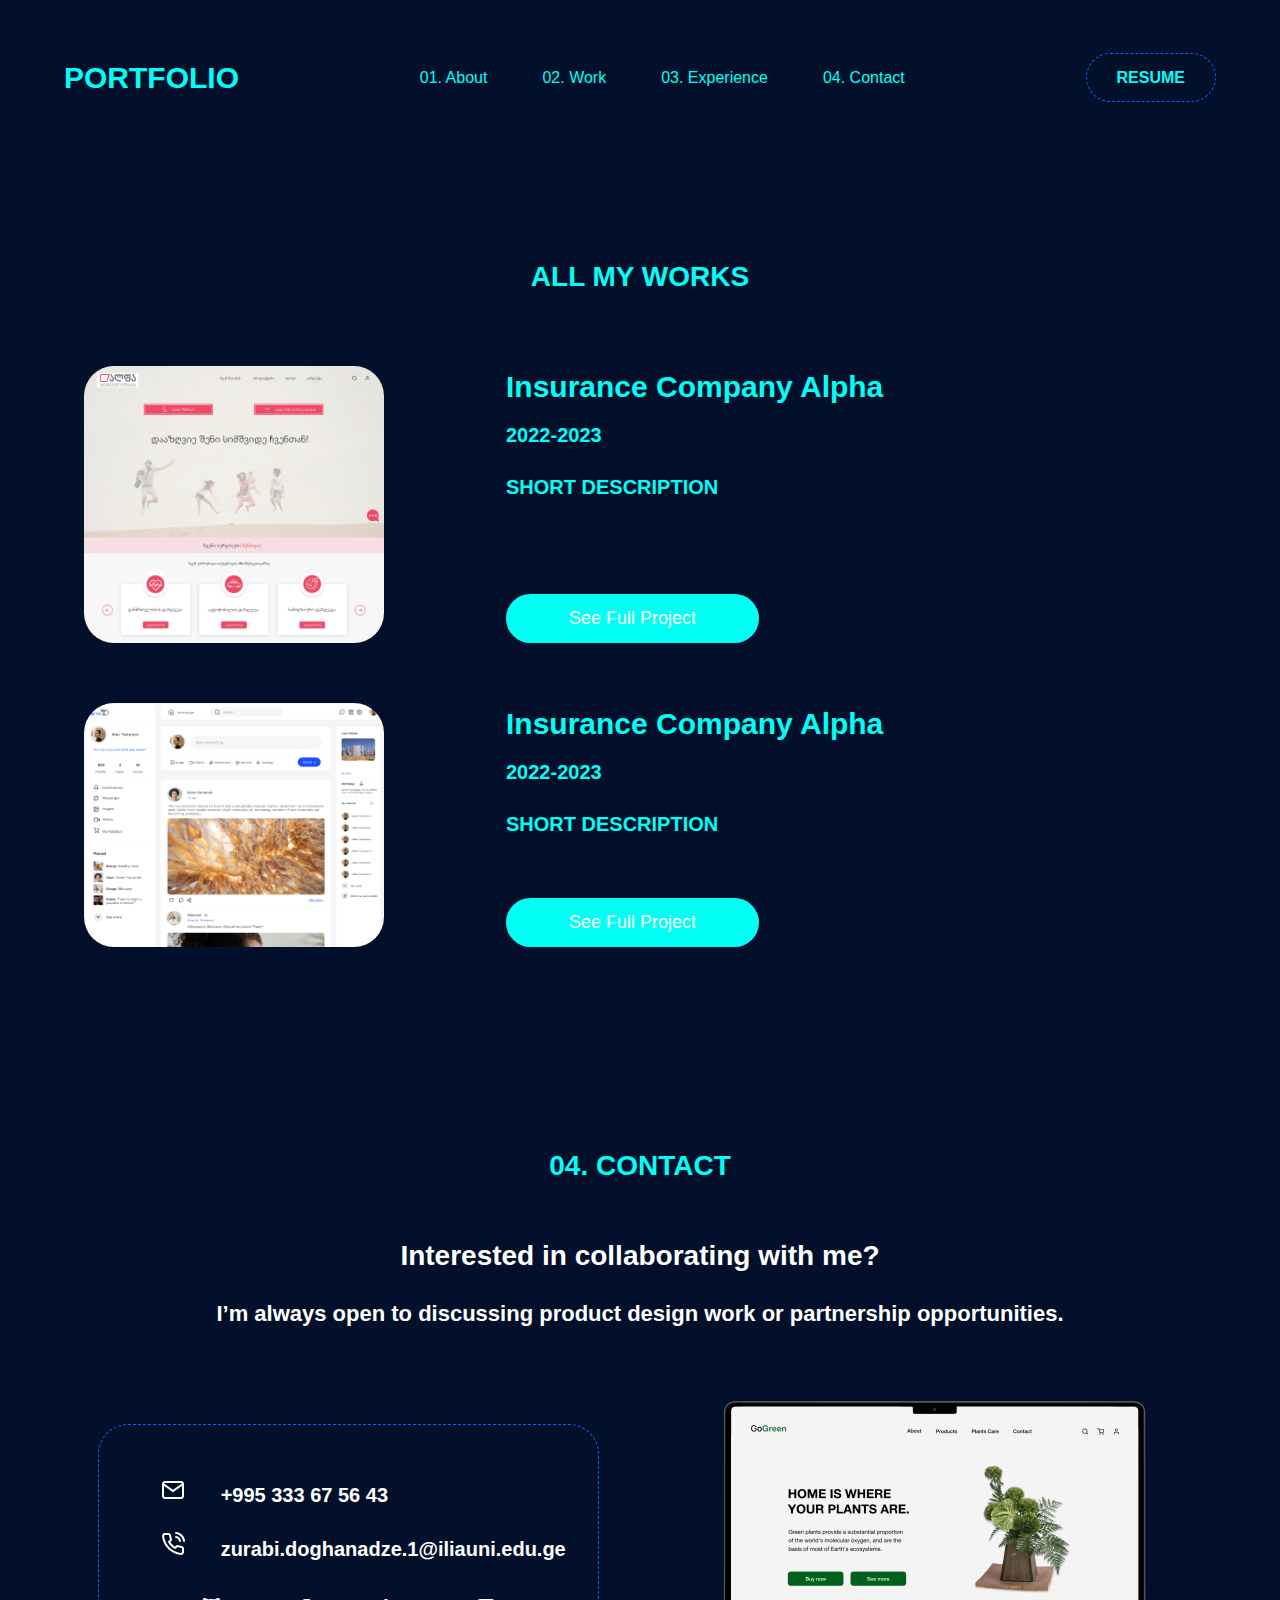
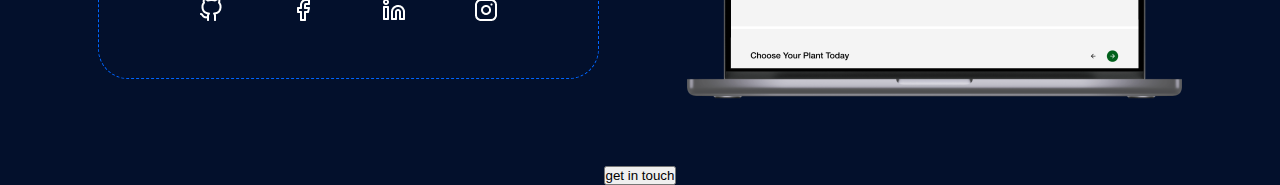
==== assets/pages/projects.html @ c254dbaf "added a projects section" ====
<!DOCTYPE html>
<html lang="en">
<head>
    <meta charset="UTF-8">
    <meta http-equiv="X-UA-Compatible" content="IE=edge">
    <meta name="viewport" content="width=device-width, initial-scale=1.0">
    <title>Projects</title>
    <link rel="stylesheet" href="../css/reset.css">
    <link rel="stylesheet" href="../css/style.css">
</head>
<body class="conteiner">
    <header>
        <div class="header-wrapper">
            <nav class="header-portfolio-conteiner">
                <ul>
                    <a href="../../index.html">portfolio</a>
                </ul>
            </nav>
            <nav class="header-nav-li-conteiner">
                <ul>
                    <li>
                        <a href="../../#about-section">01. about</a>
                    </li>
                    <li>
                        <a href="../../#work-section">02. work</a>
                    </li>
                    <li>
                        <a href="../../#experience-section">03. experience</a>
                    </li>
                    <li>
                        <a href="../../#contact-section">04. contact</a>
                    </li>
                </ul>
            </nav>
            <div class="resume-conteiner">
                <a href="assets/files/cv-ზურა დოღანაძე.pdf" download>resume</a>
            </div>
            <div class="hamburger">
                <span class="line"></span>
                <span class="line"></span>
                <span class="line"></span>
            </div>
        </div>
    </header>
    <main>
        <section class="all-projacts-section">
            <h1 class="title">all my works</h1>
            <div class="all-projects-wrapper">
                <div class="projects-conteiner">
                    <img src="../img/all projects/homework  13.png" alt="project img">
                    <div class="project-details-conteiner">
                        <div>
                            <h5>Insurance Company Alpha</h5>
                            <span>2022-2023</span>
                            <p>Short description</p>
                        </div>
                        <div>
                            <a href="https://zura-doganadze.github.io/homework-13/" target="_blank">
                                <button class="all-projacts-pages-button">see full project</button>
                            </a>
                        </div>
                    </div>
                </div>
                <div class="projects-conteiner">
                    <img src="../img/all projects/homework 11.png" alt="project img">
                    <div class="project-details-conteiner">
                        <div>
                            <h5>Insurance Company Alpha</h5>
                            <span>2022-2023</span>
                            <p>Short description</p>
                        </div>
                        <div>
                            <a href="https://zura-doganadze.github.io/homework-13/" target="_blank">
                                <button class="all-projacts-pages-button">see full project</button>
                            </a>
                        </div>
                    </div>
                </div>
            </div>
        </section>
        <a href="#" class="to-top">
            <svg class="fas fa-chevron" width="18" height="19" viewBox="0 0 11 7" fill="none" xmlns="http://www.w3.org/2000/svg">
                <path d="M0.735321 1.11766L5.50003 5.88237L10.2647 1.11766" stroke="black" stroke-linecap="round" stroke-linejoin="round"/>
            </svg>
        </a>
    </main>
    <footer id="footer">
        <h4 class="title">04. contact</h4>
        <div>
            <div class="footer-span-conteiner">
                <span>Interested in collaborating with me?</span>
                <span>I’m always open to discussing product design work or partnership opportunities.</span>
            </div>
        </div>
        <div class="footer-main-wrapper">
            <div class="footer-main-conteiner">
                <div class="footer-contact-wrapper">
                    <div>
                        <a href="tel:+995 333 67 56 43">
                            <img src="../img/footer img/mail.png" alt="mail icon">
                        </a>
                        <a href="tel:+995 333 67 56 43">+995 333 67 56 43</a>
                    </div>
                    <div>
                        <a href="mailto:zurabi.doghanadze.1@iliauni.edu.ge">
                            <img src="../img/footer img/phone-call.png" alt="phone img">
                        </a>
                        <a href="mailto:zurabi.doghanadze.1@iliauni.edu.ge">zurabi.doghanadze.1@iliauni.edu.ge</a>
                    </div>
                </div>
                <div class="contact-icon-conteiner">
                    <a href="https://github.com/zura-doganadze" target="_blank">
                        <img src="../img/footer img/github.png" alt="github icon">
                    </a>
                    <a href="https://www.facebook.com/zura.doganadze.7/" target="_blank">
                        <img src="../img/footer img/facebook.png" alt="facebook icon">
                    </a>
                    <a href="#">
                        <img src="../img/footer img/linkedin.png" alt="linkdin icon">
                    </a>
                    <a href="https://www.instagram.com" target="_blank">
                        <img src="../img/footer img/instagram.png" alt="instagram icon">
                    </a>
                </div>
            </div>
            <div class="macbook-wrapper">
                <img class="macbook-img" src="../img/footer img/MacBook Pro 16.png" alt="macbook-pro img">
            </div>
        </div>
        <div class="section-button">
            <button class="button">get in touch</button>
        </div>
    </footer>
    <script src="../js/app.js">
    </script>
</body>
</html>
---- assets/css/style.css ----
@font-face {
    font-family: 'Nunito-Regular400', sans-serif;
    src: url(../fonts/Nunito-Regular400.ttf);
}
@font-face {
    font-family: 'Nunito-Medium500', sans-serif;
    src: url(../fonts/Nunito-Medium500.ttf);
}
@font-face {
    font-family: 'Nunito-ExtraBold800', sans-serif;
    src: url(../fonts/Nunito-ExtraBold800.ttf);
}

 
:root {
    --header-text-color: #00FFF5;
    --section-text-color:#00FFF5;
    --third-section-color:#FFFFFF;
    --scrolltop-color: #FFFFFF;
    --button-text-color:#FFFFFF;
}
.conteiner {
    max-width: 1440px;
    width: 90%;
    margin: 0 auto;
}
a {
    text-decoration: none;
}
.title {
    font-family: 'Nunito-ExtraBold800', sans-serif;
    font-weight: 800;
    font-size: 28px;
    line-height: 38px;
    text-transform: uppercase;
    color: var(--header-text-color);
    text-align: center;
}
.section-main-button {
    font-family: 'Nunito-Regular400', sans-serif;
    font-size: 18px;
    line-height: 25px;
    color: var(--button-text-color);
    background: #00FFF5;
    border-radius: 30px;
    padding: 12px 43px;
    cursor: pointer;
    display: flex;
    text-transform: capitalize;
    border: none;
}
.section-main-button:hover {
    color: black;
    text-shadow: 2px 0px 20px #00fff5;
    transform: scale(1.1);
}
.section-button {
    display: flex;
    justify-content: center;
}
.all-projacts-pages-button {
    font-family: 'Nunito-Regular400', sans-serif;
    font-size: 18px;
    line-height: 25px;
    color: var(--button-text-color);
    background: #00FFF5;
    border-radius: 30px;
    padding: 12px 63px;
    cursor: pointer;
    display: flex;
    text-transform: capitalize;
    border: none;
}
.all-projacts-pages-button:hover {
    color: black;
    text-shadow: 2px 0px 20px #00fff5;
    transform: scale(1.1);
}
body {
    background: #03102C;
}










.header-wrapper {
    display: flex;
    justify-content: space-between;
    align-items: center;
    margin-top: 57px;
}
.header-nav-li-conteiner ul {
    display: flex;
    column-gap: 55px;
}
.header-nav-li-conteiner ul li a {
    font-family: 'Nunito-Medium500', sans-serif;
    color: var(--header-text-color);
    font-weight: 500;
    font-size: 16px;
    line-height: 22px;  
    text-transform: capitalize;
    cursor: pointer;
}
.header-nav-li-conteiner ul li a:hover {
    text-shadow: 2px 0px 20px #00fff5;
    transform: scale(1.1);
}
.header-portfolio-conteiner ul a {
    font-family: 'Nunito-ExtraBold800', sans-serif;
    color: var(--header-text-color);
    font-weight: 800;
    font-size: 30px;
    line-height: 41px;
    text-transform: uppercase;
    cursor: pointer;
}
.header-portfolio-conteiner ul a:hover {
    text-shadow: 2px 0px 20px #00fff5;
    transform: scale(1.1);
}
.resume-conteiner a {
    font-family: 'Nunito-ExtraBold800', sans-serif;
    color: var(--header-text-color);
    font-weight: 700;
    font-size: 16px;
    line-height: 22px;
    text-transform: uppercase;
    cursor: pointer;
    border: 1px dashed #0066FF;
    border-radius: 30px;
    padding: 15px 30px;
}
.resume-conteiner a:hover {
    text-shadow: 2px 0px 20px #00fff5;
    transform: scale(1.1);
}
/* burger bar */
.hamburger {
    display: none;
    cursor: pointer;
}
.line {
    display: block;
    width: 25px;
    height: 3px;
    margin: 5px auto;
    -webkit-transition: all 0.3s ease-in-out;
    transition: all 0.3s ease-in-out;
    background-color: var(--header-text-color);
}










/* section about me */
.about-me-section {
    margin: 168px 0 150px 0;
}
.about-me-section-wrapper {
    display: flex;
}
.profile-img-conteiner {
    border: 1px dashed #0066FF;
    border-radius: 30px;
    max-height: 450px;
}
.profile-img-conteiner img {
    border-radius: 30px;
    padding: 30px;
    transition: 0.5s;
    transition-timing-function: ease-out;
}
.profile-img-conteiner img:hover {
    transform: scale(1.1);
}
.about-me-text-conteiner {
    padding: 126px 104px 0px 84px;
    position: relative;
}
.about-me-text-conteiner span {
    font-family: 'Nunito-Medium500', sans-serif;
    color: var(--section-text-color);
    font-weight: 500;
    font-size: 24px;
    line-height: 33px;
    text-transform: capitalize;
}
.about-me-text-conteiner p {
    font-family: 'Nunito-Regular400', sans-serif;
    color: var(--section-text-color);
    font-weight: 400;
    font-size: 20px;
    line-height: 27px;
    padding: 50px 0px;
    text-transform: initial;
}
.icon-contener {
    display: flex;
    flex-direction: column;
    right: 40px;
    top: 270px;
    row-gap: 24px;
    position: absolute;
}

.icon-contener div {
    border-right: 1px solid #0066FF;
    height: 300px;
    margin-right: 10px;
}

.about-me-more-button-conteiner {
    padding-top: 130px;
    display: flex;
    flex-direction: column;
    align-items: center;
    padding-right: 370px;
}
.about-me-more-button-conteiner button {
    max-width: 50px;
    border-radius: 30px;
    padding: 40px 10px 12px 10px;
    background: inherit;
    color: #00FFF5;
    border: 1px solid #00FFF5;
    cursor: pointer;
}
.about-me-more-button-conteiner button:hover {
    border: 1px solid #0066FF;
}

.about-me-more-button-conteiner div {
    padding-top: 28px;
}
.about-me-more-button-conteiner div span {
    font-family: 'Nunito-Medium500', sans-serif;
    font-weight: 600;
    font-size: 30px;
    line-height: 41px;
    color: #0066FF;
}




/* scroll */
html {
    scroll-behavior: smooth;
}
.to-top {
    background: var(--scrolltop-color);
    position: fixed;
    bottom: 16px;
    right: 32px;
    width: 50px;
    height: 50px;
    border-radius: 50%;
    display: flex;
    align-items: center;
    justify-content: center;
    font-size: 32px;
    color: black;
    text-decoration: none;
    opacity: 0;
    pointer-events: none;
    transition: all .4s;
}
.to-top.active {
    bottom: 32px;
    pointer-events: auto;
    opacity: 1;
}
.to-top svg {
    rotate: 180deg;
}
















/*work section */

.work-section-wrapper {
    padding-bottom: 150px;
}
.work-section-img-wrapper {
    display: grid;
    grid-template-columns: repeat(3, 1fr);
    grid-template-rows: repeat(4, 1 fr);
    row-gap: 50px;
    column-gap: 70px;
    padding: 40px 0px 60px 0px;
}
.work-img-conteiner {
    position: relative;
    border: 1px dashed #0066FF;
    border-radius: 30px;
    padding: 39px 36px;
    max-width: 360px;
    max-height: 370px;
}
.projact-imgs { 
    transition: 0.5s;
    transition-timing-function: ease-out;
    border-radius: 25px;
    width: 100%;
    height: 100%;
}
.work-img-conteiner:hover .projact-imgs {
    transform: scale(1.2);  
    filter: blur(1px);
}
.see-full-project-conteiner {
    position: absolute;
    transition: .2s;
    left: 50%;
    top: 50%;
    transform: translate(-50%, -50%);
    opacity: 0;
    transition: opacity 0.2s ease;
}
.see-full-project-conteiner a {
    background: #0066FF;
    border-radius: 30px;
    font-size: 14px;
    line-height: 25px;
    color: #FFFFFF;
    padding: 12px 13px;
    font-family: 'Nunito-Regular400', sans-serif;
    font-weight: 600;
        cursor: pointer;
    text-transform: capitalize;
}
    
.work-img-conteiner:hover .see-full-project-conteiner {
    opacity: 1;
}
.work-button-conteiner {
    position: absolute;
    transition: .2s;
    left: 50%;
    top: 50%;
    transform: translate(-50%, -50%);
    opacity: 0;
    transition: opacity 0.2s ease;

    
}
.work-img-conteiner:hover .work-button-conteiner {
    opacity: 1;
}

.work-section-img-wrapper div button {
    background: #0066FF;
    border-radius: 30px;
    font-size: 18px;
    line-height: 25px;
    color: #FFFFFF;
    padding: 12px 18px;
    font-family: 'Nunito-Regular400', sans-serif;
    cursor: pointer;
    text-transform: capitalize;
}

.wrok-section-button-conteiner {
    text-align: center;
}






















/* experience section */
.experience-conteiner {
    padding: 40px 0px 150px 0px;
}
.experience-wrapper {
    display: flex;
    align-items: center;
    margin-bottom: 80px;
}
.study-time-conteiner {
    color: var(--third-section-color);
    transform: rotate(-90deg);
    font-size: 20px;
    font-family: 'Nunito-Regular400', sans-serif;
    white-space: nowrap;
}
.study-details-conteiner {
    display: flex;
    align-items: center;
    border: 1px dashed #0066FF;
    border-radius: 30px;
    padding: 30px 63px 16px 54px;
}

.study-title-conteiner {
    max-width: 720px;
    width: 100%;
    display: inline-block;
    font-weight: 700;
    font-size: 22px;
    line-height: 30px;
    color: var(--third-section-color);
    font-family: 'Nunito-ExtraBold800', sans-serif;
    padding-right: 20px;
}

.study-title-conteiner *:nth-child(2) {
    display: inline-block;
    margin-top: 22px;
}

.study-text-conteiner p {
    font-family: 'Nunito-Regular400', sans-serif;
    border: 1px dashed blue;
    color: var(--third-section-color);
    font-size: 16px;
    line-height: 22px;
    border: none;
}
.study-text-conteiner ul :first-child {
    padding-bottom: 19px;
}
.study-text-conteiner  {
    display: flex;
    flex-direction: column;
    align-items: flex-end;
}
.study-text-conteiner button {
    font-size: 16px;
    line-height: 22px;
    color: var(--third-section-color);
    font-family: 'Nunito-Regular400', sans-serif;
    border: none;
    background: none;
    padding-top: 19px;
    cursor: pointer;
    text-transform: capitalize;
}
.study-text-conteiner button:hover {
    text-shadow: 2px 0px 20px #00fff5;
    transform: scale(1.1);
}





















/* contact-section */
.footer-span-conteiner {
    padding: 52px 0px 72px;
    text-align: center;
    color: var(--third-section-color);
    display: flex;
    flex-direction: column;
}
.footer-span-conteiner :first-child {
    font-family: 'Nunito-ExtraBold800', sans-serif;
    font-weight: 700;
    font-size: 28px;
    line-height: 38px;
}
.footer-span-conteiner :nth-child(2) {
    font-family: 'Nunito-ExtraBold800', sans-serif;
    font-weight: 700;
    font-size: 22px;
    line-height: 30px;
    padding-top: 24px;
}
.footer-main-wrapper {
    display: flex;
    justify-content: space-around;
    align-items: center;
    margin-bottom: 64px;
}
.footer-main-conteiner {
    border: 1px dashed #0066FF;
    border-radius: 30px;
    padding: 53px 32px;
}
.footer-contact-wrapper *:nth-child(2) {
    padding-top: 23px;
}
.footer-contact-wrapper a {
    font-weight: 600;
    font-size: 20px;
    line-height: 27px;
    color: var(--third-section-color);
    font-family: 'Nunito-Medium500', sans-serif;
    margin-left: 30px;
}
.contact-icon-conteiner {
    display: flex;
    justify-content: space-evenly;
    padding-top: 35px;
}
.macbook-img {
    max-width: 495px;
    width: 100%;
}
.macbook-wrapper {
    max-width: 495px;
    width: 100%;
    margin-left: 20px;
}






/* all projects */
.all-projacts-section{
    margin-top: 160px;
}
.all-projects-wrapper {
   margin: 70px 0px 200px 20px;
}
.projects-conteiner {
    display: flex;
    column-gap: 122px;
    margin-bottom: 60px;
}
.projects-conteiner img {
    max-width: 300px;
    max-height: 300px;
    border-radius: 30px;
}
.projects-conteiner h5 {
    font-family: 'Nunito-ExtraBold800', sans-serif;
    color: var(--section-text-color);
    font-weight: 800;
    font-size: 30px;
    line-height: 41px
}
.projects-conteiner span {
    display: inline-block;
    font-family: 'Nunito-ExtraBold800', sans-serif;
    color: var(--section-text-color);
    font-weight: 800;
    font-size: 20px;
    line-height: 27px;
    margin: 15px 0px 25px 0px;
}
.projects-conteiner p {
    font-family: 'Nunito-ExtraBold800', sans-serif;
    color: var(--section-text-color);
    font-weight: 800;
    font-size: 20px;
    line-height: 27px;
    text-transform: uppercase;
}
.project-details-conteiner {
    display: flex;
    flex-direction: column;
    justify-content: space-between;
}
























@media (max-width: 1040px) {

    button {
        border-radius: 25px;
        padding: 12px 33px;
        font-size: 16px;
        line-height: 19px;
    }
    .title {
        font-size: 22px;
    }
    .resume-conteiner {
        display: flex;
        justify-content: center;
        align-items: center;
    }
    .hamburger {
      display: inline-block;
      /* position: absolute; */
      /* margin-left: 50%;
      margin-top: -17px;
      display: flex;
      flex-direction: column;
      justify-content: flex-start; */
    }
    .hamburger.burger-active .line:nth-child(2) {
      opacity: 0;
    }
    .hamburger.burger-active .line:nth-child(1) {
      transform: translateY(8px) rotate(45deg);
    }
    .hamburger.burger-active .line:nth-child(3) {
      transform: translateY(-8px) rotate(-45deg);
    }
    .header-nav-li-conteiner {
      position: fixed;
      right: -100%;
      top: 120px;
      background-color:#FFFFFF;
      width: 200px;
      border-radius: 8px 0px 0px 8px;
      text-align: center;
      transition: 0.3s;
      padding: 50px 0px 40px 0px;
    }
    .header-nav-li-conteiner ul{
      flex-direction: column;
      row-gap: 12px;
    }
    .header-nav-li-conteiner.menu-active {
      right: 0;
    }
    
    /* about me */
    .profile-img-conteiner {
        max-width: 390px;   
    }
    .about-me-section-wrapper {
        display: flex;
        flex-direction: column;
        align-items: center;
        margin-top: 30px;
    }
    .about-me-more-button-conteiner {
        display: none;
    }
    .about-me-text-conteiner {
        padding: 100px 104px 0px 84px;
    }
    .icon-contener {
        display: flex;
        flex-direction: row;
        right: 0px;
        top: 22px;
        column-gap: 18px;
        position: inherit;
    }
    .icon-contener div {
        display: none;
    }





    /* work */
    .see-full-project-conteiner a {
        font-size: 12px;
    }
    .work-img-conteiner {
        border-radius: 15px;
        padding: 29px 26px;
        max-width: 300px;
        max-height: 250px;
    }
    .projact-imgs { 
        border-radius: 10px;
    }
    .see-full-project-conteiner a {
        border-radius: 15px;
        font-size: 11px;
        padding: 10px 10px;
        font-weight: 400;
    }
    /* experience */

    .study-details-conteiner {
        padding: 40px 33px 16px 34px;
    }
    .study-title-conteiner {
        font-weight: 700;
        font-size: 18px;
        line-height: 30px;
    }
    .study-text-conteiner p {
        font-size: 14px;
        line-height: 22px;
    }
    .study-time-conteiner {
        font-size: 18px;
    }
    
    /* contact */
    .footer-span-conteiner :first-child {
        font-size: 22px;
    }
    .footer-span-conteiner :nth-child(2) {
        font-size: 18px;
    }
    .footer-main-conteiner {
        border-radius: 20px;
        padding: 33px 22px;
    }
    .footer-contact-wrapper a {
        font-size: 16px;
        line-height: 20px;
        margin-left: 25px;
    }
    .macbook-wrapper {
        max-width: 395px;
    }

}


@media (max-width: 800px) {

    button {
        border-radius: 20px;
        padding: 10px 23px;
        font-size: 14px;
        line-height: 16px;
    }
    .title {
        font-size: 20px;
    }
    /* header */
    .header-portfolio-conteiner ul a {
        font-size: 24px;
    }
    .resume-conteiner a {
        font-size: 14px;

    }
    








    /* work */
    .work-section-img-wrapper {
        display: grid;
        justify-items: center;
        grid-template-columns: repeat(2, 1fr);
        row-gap: 50px;
        column-gap: 70px;
        padding: 40px 0px 60px 0px;
    }
    .work-img-conteiner {
        border-radius: 10px;
        padding: 19px 16px;
        max-width: 150px;
        max-height: 170px;
    }
    .work-img-conteiner {
        max-width: 300px;
        max-height: 260px;
    }
    .projact-imgs { 
        border-radius: 8px;
    }
    .see-full-project-conteiner a {
        border-radius: 12px;
        font-size: 9px;
        line-height: 12px;
        padding: 10px 10px;
    }






    /* experience */
    .study-details-conteiner {
        padding: 40px 33px 16px 34px;
    }
    .study-title-conteiner {
        font-weight: 700;
        font-size: 12px;
        line-height: 14px;
    }
    .study-text-conteiner p {
        font-size: 10px;
        line-height: 12px;
    }
    .study-time-conteiner {
        font-size: 12px;
    }
    .study-text-conteiner button {
        font-size: 10px;
        line-height: 12px;
        padding-top: 10px;
    }
    .to-top {
        right: 32px;
        width: 30px;
        height: 30px;
        border-radius: 50%;
        font-size: 32px;
    }




    
    /* contact */
    .contact-span-conteiner :first-child {
        font-size: 18px;
    }
    .contact-span-conteiner :nth-child(2) {
        font-size: 14px;
    }
    .contact-section-conteiner {
        border-radius: 20px;
        padding: 23px 12px;
    }
    .contact-wrapper a {
        font-size: 12px;
        line-height: 20px;
        margin-left: 20px;
    }
    .macbook-wrapper {
        max-width: 395px;
        margin-left: 0px;
    }
    .footer-main-wrapper {
        display: flex;
        flex-direction: column-reverse;
        row-gap: 30px;
    }

}
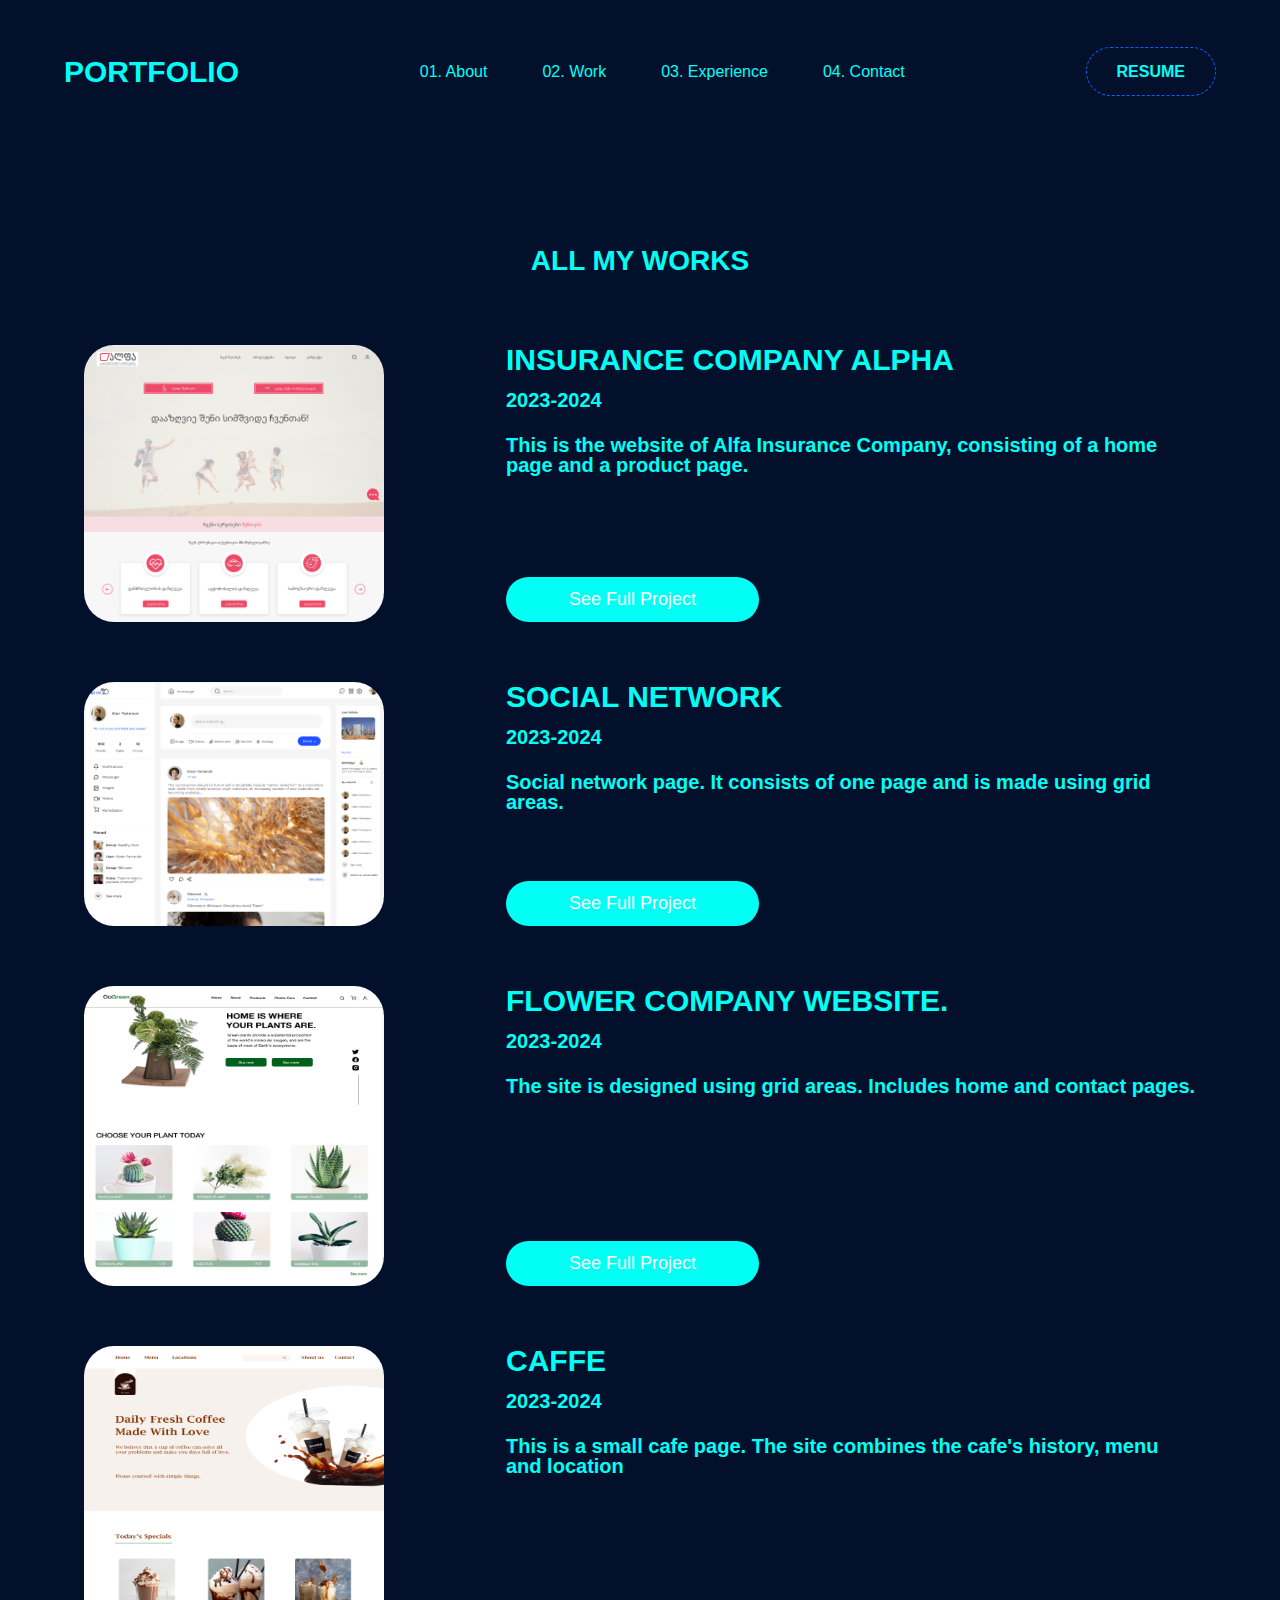
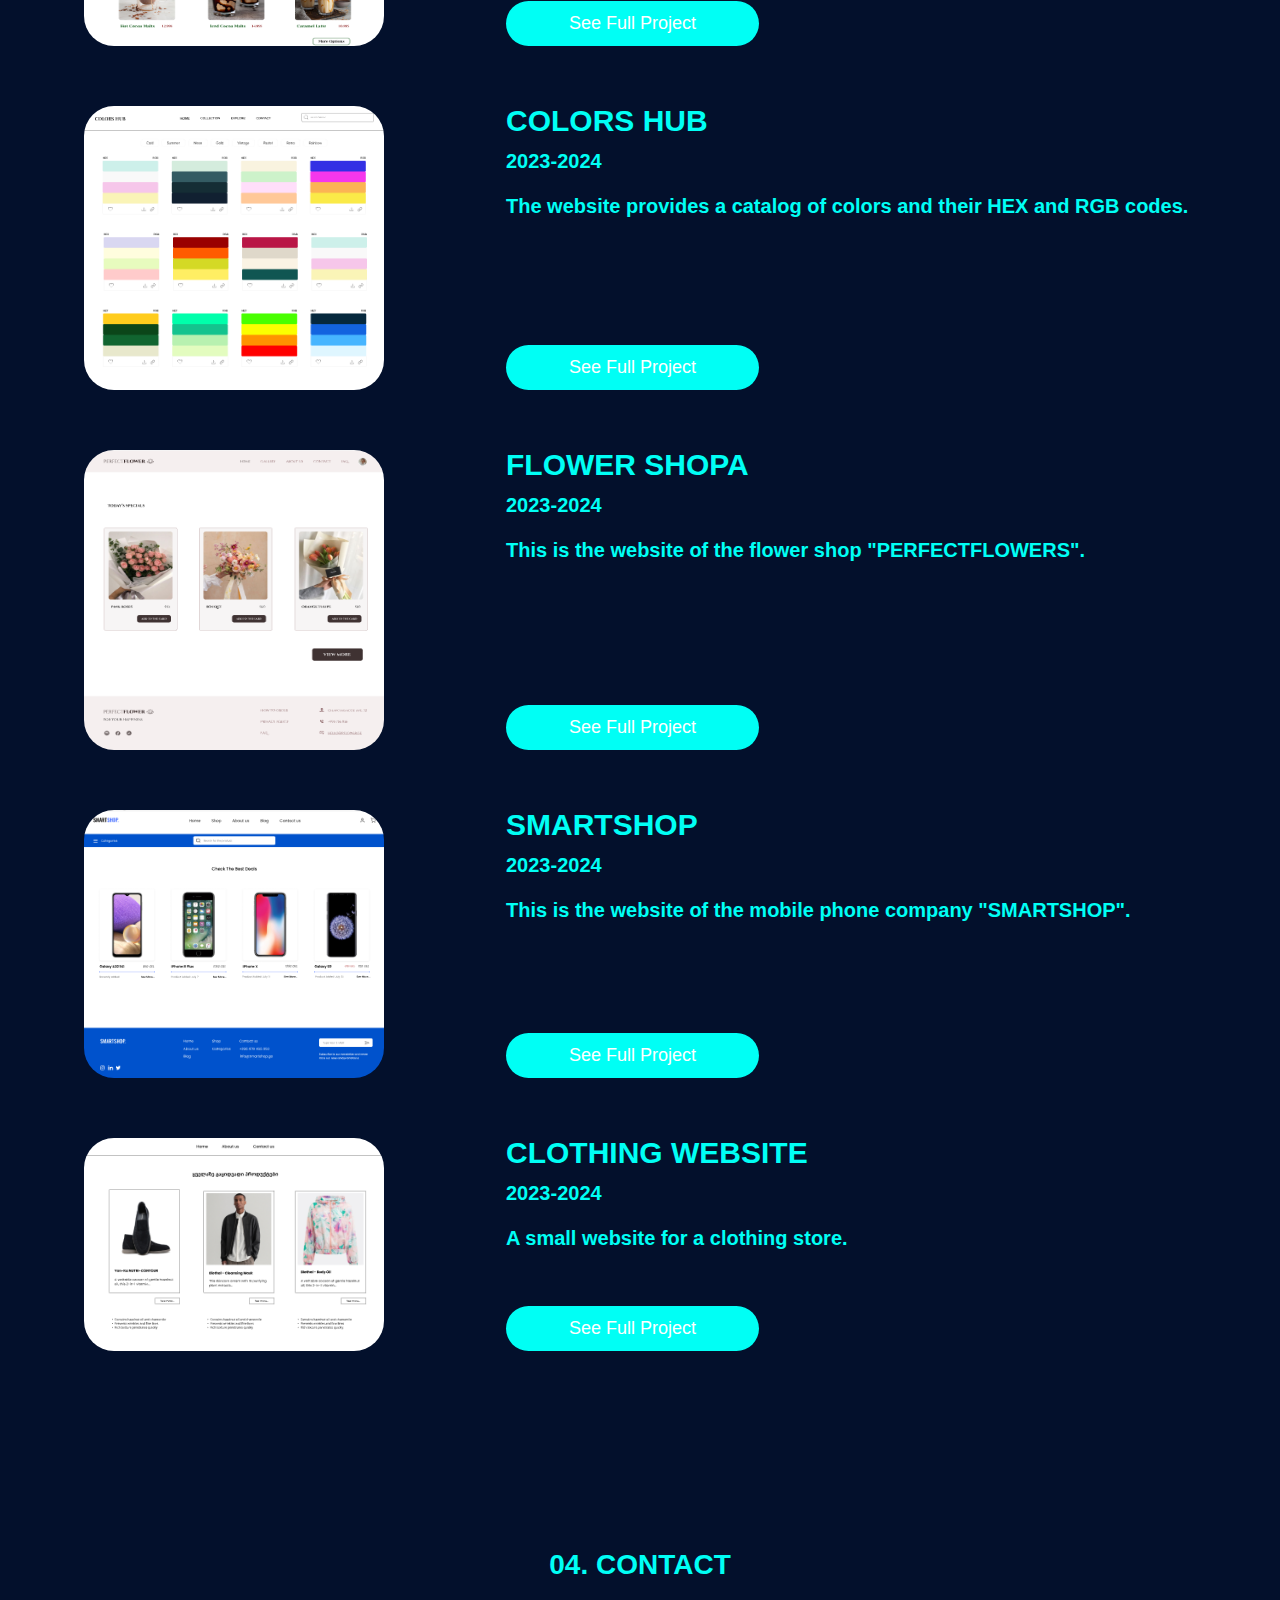
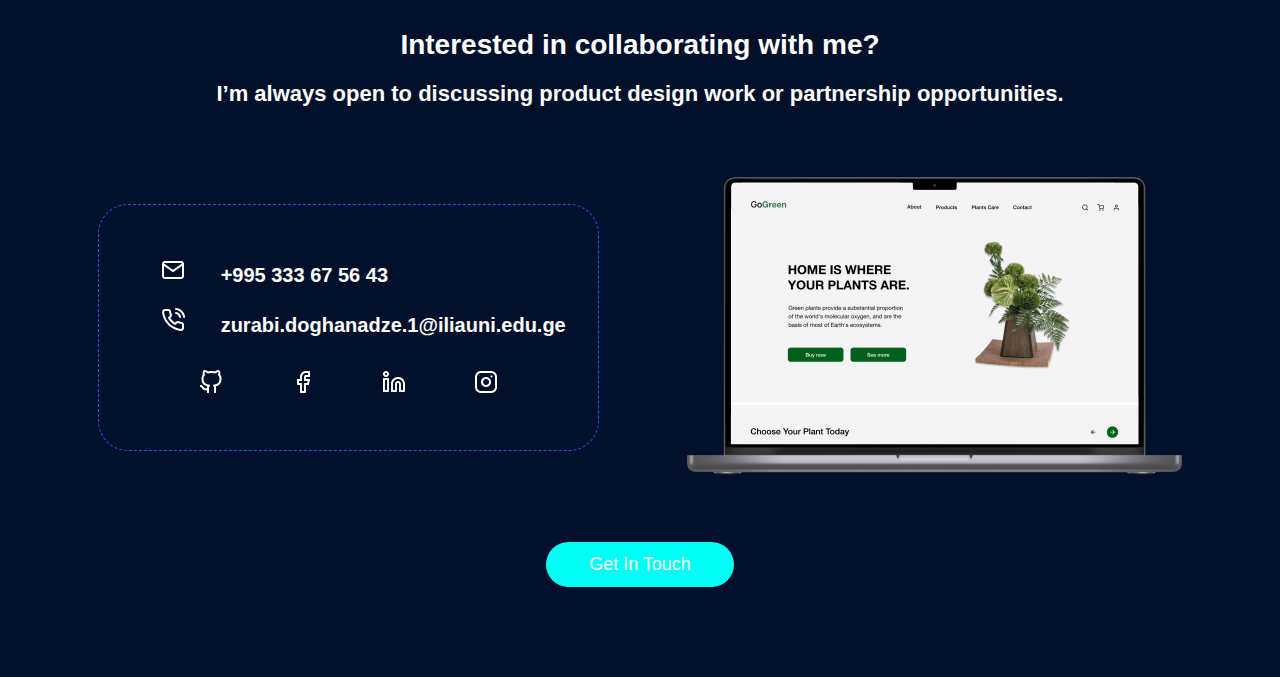
==== commit a7ea83d2: "I added SEO optimization" ====
--- a/assets/pages/projects.html
+++ b/assets/pages/projects.html
@@ -47,12 +47,12 @@
             <h1 class="title">all my works</h1>
             <div class="all-projects-wrapper">
                 <div class="projects-conteiner">
-                    <img src="../img/all projects/homework  13.png" alt="project img">
-                    <div class="project-details-conteiner">
-                        <div>
-                            <h5>Insurance Company Alpha</h5>
-                            <span>2022-2023</span>
-                            <p>Short description</p>
+                    <img src="../img/all projects/homework 13.png" alt="project img">
+                    <div class="project-details-conteiner">
+                        <div>
+                            <h5>insurance company alpha</h5>
+                            <span>2023-2024</span>
+                            <p>this is the website of Alfa Insurance Company, consisting of a home page and a product page.</p>
                         </div>
                         <div>
                             <a href="https://zura-doganadze.github.io/homework-13/" target="_blank">
@@ -65,12 +65,103 @@
                     <img src="../img/all projects/homework 11.png" alt="project img">
                     <div class="project-details-conteiner">
                         <div>
-                            <h5>Insurance Company Alpha</h5>
-                            <span>2022-2023</span>
-                            <p>Short description</p>
-                        </div>
-                        <div>
-                            <a href="https://zura-doganadze.github.io/homework-13/" target="_blank">
+                            <h5>social network</h5>
+                            <span>2023-2024</span>
+                            <p>social network page. It consists of one page and is made using grid areas.
+                            </p>
+                        </div>
+                        <div>
+                            <a href="https://zura-doganadze.github.io/homework-12/" target="_blank">
+                                <button class="all-projacts-pages-button">see full project</button>
+                            </a>
+                        </div>
+                    </div>
+                </div>
+                <div class="projects-conteiner">
+                    <img src="../img/all projects/homework 9.png" alt="project img">
+                    <div class="project-details-conteiner">
+                        <div>
+                            <h5>flower company website.</h5>
+                            <span>2023-2024</span>
+                            <p>the site is designed using grid areas. Includes home and contact pages.</p>
+                        </div>
+                        <div>
+                            <a href="https://zura-doganadze.github.io/homeworl-9/" target="_blank">
+                                <button class="all-projacts-pages-button">see full project</button>
+                            </a>
+                        </div>
+                    </div>
+                </div>
+                <div class="projects-conteiner">
+                    <img src="../img/all projects//homework 8.png" alt="project img">
+                    <div class="project-details-conteiner">
+                        <div>
+                            <h5>caffe</h5>
+                            <span>2023-2024</span>
+                            <p>this is a small cafe page. The site combines the cafe's history, menu and location</p>
+                        </div>
+                        <div>
+                            <a href="https://zura-doganadze.github.io/homework-8/" target="_blank">
+                                <button class="all-projacts-pages-button">see full project</button>
+                            </a>
+                        </div>
+                    </div>
+                </div>
+                <div class="projects-conteiner">
+                    <img src="../img/all projects/homework 7.png" alt="project img">
+                    <div class="project-details-conteiner">
+                        <div>
+                            <h5>colors hub</h5>
+                            <span>2023-2024</span>
+                            <p>the website provides a catalog of colors and their HEX and RGB codes.</p>
+                        </div>
+                        <div>
+                            <a href="https://zura-doganadze.github.io/homework-7/" target="_blank">
+                                <button class="all-projacts-pages-button">see full project</button>
+                            </a>
+                        </div>
+                    </div>
+                </div>
+                <div class="projects-conteiner">
+                    <img src="../img/all projects/homework 6.png" alt="project img">
+                    <div class="project-details-conteiner">
+                        <div>
+                            <h5>flower shopa</h5>
+                            <span>2023-2024</span>
+                            <p>this is the website of the flower shop "PERFECTFLOWERS".</p>
+                        </div>
+                        <div>
+                            <a href="https://zura-doganadze.github.io/HOMEWORK-6/" target="_blank">
+                                <button class="all-projacts-pages-button">see full project</button>
+                            </a>
+                        </div>
+                    </div>
+                </div>
+                <div class="projects-conteiner">
+                    <img src="../img/all projects/homework 5.png" alt="project img">
+                    <div class="project-details-conteiner">
+                        <div>
+                            <h5>smartshop</h5>
+                            <span>2023-2024</span>
+                            <p>this is the website of the mobile phone company "SMARTSHOP".</p>
+                        </div>
+                        <div >
+                            <a href="https://zura-doganadze.github.io/homework-5/" target="_blank">
+                                <button class="all-projacts-pages-button">see full project</button>
+                            </a>
+                        </div>
+                    </div>
+                </div>
+                <div class="projects-conteiner">
+                    <img src="../img/all projects/homework 3.png" alt="project img">
+                    <div class="project-details-conteiner">
+                        <div>
+                            <h5>clothing website</h5>
+                            <span>2023-2024</span>
+                            <p>a small website for a clothing store.</p>
+                        </div>
+                        <div>
+                            <a href="https://zura-doganadze.github.io/homework3/" target="_blank">
                                 <button class="all-projacts-pages-button">see full project</button>
                             </a>
                         </div>
@@ -127,8 +218,8 @@
                 <img class="macbook-img" src="../img/footer img/MacBook Pro 16.png" alt="macbook-pro img">
             </div>
         </div>
-        <div class="section-button">
-            <button class="button">get in touch</button>
+        <div class="section-button-wrapper">
+            <button class="section-main-button">get in touch</button>
         </div>
     </footer>
     <script src="../js/app.js">
--- a/assets/css/style.css
+++ b/assets/css/style.css
@@ -10,8 +10,6 @@
     font-family: 'Nunito-ExtraBold800', sans-serif;
     src: url(../fonts/Nunito-ExtraBold800.ttf);
 }
-
- 
 :root {
     --header-text-color: #00FFF5;
     --section-text-color:#00FFF5;
@@ -31,7 +29,6 @@
     font-family: 'Nunito-ExtraBold800', sans-serif;
     font-weight: 800;
     font-size: 28px;
-    line-height: 38px;
     text-transform: uppercase;
     color: var(--header-text-color);
     text-align: center;
@@ -39,7 +36,6 @@
 .section-main-button {
     font-family: 'Nunito-Regular400', sans-serif;
     font-size: 18px;
-    line-height: 25px;
     color: var(--button-text-color);
     background: #00FFF5;
     border-radius: 30px;
@@ -54,14 +50,13 @@
     text-shadow: 2px 0px 20px #00fff5;
     transform: scale(1.1);
 }
-.section-button {
+.section-button-wrapper {
     display: flex;
     justify-content: center;
 }
 .all-projacts-pages-button {
     font-family: 'Nunito-Regular400', sans-serif;
     font-size: 18px;
-    line-height: 25px;
     color: var(--button-text-color);
     background: #00FFF5;
     border-radius: 30px;
@@ -79,16 +74,6 @@
 body {
     background: #03102C;
 }
-
-
-
-
-
-
-
-
-
-
 .header-wrapper {
     display: flex;
     justify-content: space-between;
@@ -104,7 +89,6 @@
     color: var(--header-text-color);
     font-weight: 500;
     font-size: 16px;
-    line-height: 22px;  
     text-transform: capitalize;
     cursor: pointer;
 }
@@ -117,7 +101,6 @@
     color: var(--header-text-color);
     font-weight: 800;
     font-size: 30px;
-    line-height: 41px;
     text-transform: uppercase;
     cursor: pointer;
 }
@@ -130,7 +113,6 @@
     color: var(--header-text-color);
     font-weight: 700;
     font-size: 16px;
-    line-height: 22px;
     text-transform: uppercase;
     cursor: pointer;
     border: 1px dashed #0066FF;
@@ -155,16 +137,6 @@
     transition: all 0.3s ease-in-out;
     background-color: var(--header-text-color);
 }
-
-
-
-
-
-
-
-
-
-
 /* section about me */
 .about-me-section {
     margin: 168px 0 150px 0;
@@ -195,7 +167,6 @@
     color: var(--section-text-color);
     font-weight: 500;
     font-size: 24px;
-    line-height: 33px;
     text-transform: capitalize;
 }
 .about-me-text-conteiner p {
@@ -203,7 +174,6 @@
     color: var(--section-text-color);
     font-weight: 400;
     font-size: 20px;
-    line-height: 27px;
     padding: 50px 0px;
     text-transform: initial;
 }
@@ -215,13 +185,11 @@
     row-gap: 24px;
     position: absolute;
 }
-
 .icon-contener div {
     border-right: 1px solid #0066FF;
     height: 300px;
     margin-right: 10px;
 }
-
 .about-me-more-button-conteiner {
     padding-top: 130px;
     display: flex;
@@ -241,7 +209,6 @@
 .about-me-more-button-conteiner button:hover {
     border: 1px solid #0066FF;
 }
-
 .about-me-more-button-conteiner div {
     padding-top: 28px;
 }
@@ -249,13 +216,8 @@
     font-family: 'Nunito-Medium500', sans-serif;
     font-weight: 600;
     font-size: 30px;
-    line-height: 41px;
     color: #0066FF;
 }
-
-
-
-
 /* scroll */
 html {
     scroll-behavior: smooth;
@@ -286,31 +248,13 @@
 .to-top svg {
     rotate: 180deg;
 }
-
-
-
-
-
-
-
-
-
-
-
-
-
-
-
-
 /*work section */
-
 .work-section-wrapper {
     padding-bottom: 150px;
 }
 .work-section-img-wrapper {
     display: grid;
     grid-template-columns: repeat(3, 1fr);
-    grid-template-rows: repeat(4, 1 fr);
     row-gap: 50px;
     column-gap: 70px;
     padding: 40px 0px 60px 0px;
@@ -347,15 +291,13 @@
     background: #0066FF;
     border-radius: 30px;
     font-size: 14px;
-    line-height: 25px;
     color: #FFFFFF;
     padding: 12px 13px;
     font-family: 'Nunito-Regular400', sans-serif;
     font-weight: 600;
         cursor: pointer;
     text-transform: capitalize;
-}
-    
+}   
 .work-img-conteiner:hover .see-full-project-conteiner {
     opacity: 1;
 }
@@ -366,51 +308,24 @@
     top: 50%;
     transform: translate(-50%, -50%);
     opacity: 0;
-    transition: opacity 0.2s ease;
-
-    
+    transition: opacity 0.2s ease;   
 }
 .work-img-conteiner:hover .work-button-conteiner {
     opacity: 1;
 }
-
 .work-section-img-wrapper div button {
     background: #0066FF;
     border-radius: 30px;
     font-size: 18px;
-    line-height: 25px;
     color: #FFFFFF;
     padding: 12px 18px;
     font-family: 'Nunito-Regular400', sans-serif;
     cursor: pointer;
     text-transform: capitalize;
 }
-
 .wrok-section-button-conteiner {
     text-align: center;
 }
-
-
-
-
-
-
-
-
-
-
-
-
-
-
-
-
-
-
-
-
-
-
 /* experience section */
 .experience-conteiner {
     padding: 40px 0px 150px 0px;
@@ -419,8 +334,12 @@
     display: flex;
     align-items: center;
     margin-bottom: 80px;
+    position: relative;
+    margin-left: 80px;
 }
 .study-time-conteiner {
+    position: absolute;
+    right: 100%;
     color: var(--third-section-color);
     transform: rotate(-90deg);
     font-size: 20px;
@@ -434,31 +353,29 @@
     border-radius: 30px;
     padding: 30px 63px 16px 54px;
 }
-
 .study-title-conteiner {
-    max-width: 720px;
+    max-width: 270px;
     width: 100%;
     display: inline-block;
     font-weight: 700;
     font-size: 22px;
-    line-height: 30px;
     color: var(--third-section-color);
     font-family: 'Nunito-ExtraBold800', sans-serif;
     padding-right: 20px;
 }
-
 .study-title-conteiner *:nth-child(2) {
     display: inline-block;
     margin-top: 22px;
 }
-
 .study-text-conteiner p {
     font-family: 'Nunito-Regular400', sans-serif;
     border: 1px dashed blue;
     color: var(--third-section-color);
     font-size: 16px;
-    line-height: 22px;
     border: none;
+}
+.study-text-conteiner p::first-letter {
+    text-transform: capitalize;
 }
 .study-text-conteiner ul :first-child {
     padding-bottom: 19px;
@@ -470,7 +387,6 @@
 }
 .study-text-conteiner button {
     font-size: 16px;
-    line-height: 22px;
     color: var(--third-section-color);
     font-family: 'Nunito-Regular400', sans-serif;
     border: none;
@@ -483,28 +399,10 @@
     text-shadow: 2px 0px 20px #00fff5;
     transform: scale(1.1);
 }
-
-
-
-
-
-
-
-
-
-
-
-
-
-
-
-
-
-
-
-
-
 /* contact-section */
+footer {
+    margin-bottom: 90px;
+}
 .footer-span-conteiner {
     padding: 52px 0px 72px;
     text-align: center;
@@ -516,13 +414,11 @@
     font-family: 'Nunito-ExtraBold800', sans-serif;
     font-weight: 700;
     font-size: 28px;
-    line-height: 38px;
 }
 .footer-span-conteiner :nth-child(2) {
     font-family: 'Nunito-ExtraBold800', sans-serif;
     font-weight: 700;
     font-size: 22px;
-    line-height: 30px;
     padding-top: 24px;
 }
 .footer-main-wrapper {
@@ -542,7 +438,6 @@
 .footer-contact-wrapper a {
     font-weight: 600;
     font-size: 20px;
-    line-height: 27px;
     color: var(--third-section-color);
     font-family: 'Nunito-Medium500', sans-serif;
     margin-left: 30px;
@@ -561,12 +456,6 @@
     width: 100%;
     margin-left: 20px;
 }
-
-
-
-
-
-
 /* all projects */
 .all-projacts-section{
     margin-top: 160px;
@@ -581,7 +470,9 @@
 }
 .projects-conteiner img {
     max-width: 300px;
+    width: 100%;
     max-height: 300px;
+    height: 100%;
     border-radius: 30px;
 }
 .projects-conteiner h5 {
@@ -589,7 +480,7 @@
     color: var(--section-text-color);
     font-weight: 800;
     font-size: 30px;
-    line-height: 41px
+    text-transform: uppercase;
 }
 .projects-conteiner span {
     display: inline-block;
@@ -597,7 +488,6 @@
     color: var(--section-text-color);
     font-weight: 800;
     font-size: 20px;
-    line-height: 27px;
     margin: 15px 0px 25px 0px;
 }
 .projects-conteiner p {
@@ -605,45 +495,25 @@
     color: var(--section-text-color);
     font-weight: 800;
     font-size: 20px;
-    line-height: 27px;
-    text-transform: uppercase;
 }
 .project-details-conteiner {
     display: flex;
     flex-direction: column;
     justify-content: space-between;
-}
-
-
-
-
-
-
-
-
-
-
-
-
-
-
-
-
-
-
-
-
-
-
-
-
+    padding-right: 20px;
+}
+.project-details-conteiner p::first-letter{
+    text-transform: capitalize;
+}
+.project-details-conteiner:last-child a {
+    display: inline-block;
+}
 @media (max-width: 1040px) {
 
-    button {
-        border-radius: 25px;
-        padding: 12px 33px;
-        font-size: 16px;
-        line-height: 19px;
+    .section-main-button {
+        border-radius: 20px;
+        padding: 12px 25px;
+        font-size: 14px;
     }
     .title {
         font-size: 22px;
@@ -655,12 +525,6 @@
     }
     .hamburger {
       display: inline-block;
-      /* position: absolute; */
-      /* margin-left: 50%;
-      margin-top: -17px;
-      display: flex;
-      flex-direction: column;
-      justify-content: flex-start; */
     }
     .hamburger.burger-active .line:nth-child(2) {
       opacity: 0;
@@ -689,7 +553,6 @@
     .header-nav-li-conteiner.menu-active {
       right: 0;
     }
-    
     /* about me */
     .profile-img-conteiner {
         max-width: 390px;   
@@ -717,11 +580,6 @@
     .icon-contener div {
         display: none;
     }
-
-
-
-
-
     /* work */
     .see-full-project-conteiner a {
         font-size: 12px;
@@ -742,23 +600,19 @@
         font-weight: 400;
     }
     /* experience */
-
     .study-details-conteiner {
         padding: 40px 33px 16px 34px;
     }
     .study-title-conteiner {
         font-weight: 700;
         font-size: 18px;
-        line-height: 30px;
     }
     .study-text-conteiner p {
         font-size: 14px;
-        line-height: 22px;
     }
     .study-time-conteiner {
         font-size: 18px;
     }
-    
     /* contact */
     .footer-span-conteiner :first-child {
         font-size: 22px;
@@ -772,23 +626,39 @@
     }
     .footer-contact-wrapper a {
         font-size: 16px;
-        line-height: 20px;
         margin-left: 25px;
     }
     .macbook-wrapper {
         max-width: 395px;
     }
-
-}
-
-
+    /* all project */
+    .project-details-conteiner {
+        margin: 20px 0;
+    }
+    .projects-conteiner h5 {
+        font-weight: 700;
+        font-size: 18px;
+    }
+    .projects-conteiner span {
+        font-weight: 700;
+        font-size: 18px;
+    }
+    .projects-conteiner p {
+        font-weight: 700;
+        font-size: 16px;
+    }
+    .all-projacts-pages-button {
+        font-size: 15px;
+        border-radius: 25px;
+        padding: 12px 40px;
+    }
+}
 @media (max-width: 800px) {
 
-    button {
+    .section-main-button {
         border-radius: 20px;
         padding: 10px 23px;
         font-size: 14px;
-        line-height: 16px;
     }
     .title {
         font-size: 20px;
@@ -799,24 +669,27 @@
     }
     .resume-conteiner a {
         font-size: 14px;
-
-    }
-    
-
-
-
-
-
-
-
-
+    }
+    /* about me */
+    .profile-img-conteiner {
+        max-width: 300px;   
+    }
+    .profile-img-conteiner img {
+        max-width: 300px;  
+    }
+    .about-me-text-conteiner {
+        padding: 80px 54px 0px 44px;
+    }
+    .about-me-text-conteiner p {
+        padding: 30px 0;
+    }
     /* work */
     .work-section-img-wrapper {
         display: grid;
         justify-items: center;
         grid-template-columns: repeat(2, 1fr);
-        row-gap: 50px;
-        column-gap: 70px;
+        row-gap: 30px;
+        column-gap: 50px;
         padding: 40px 0px 60px 0px;
     }
     .work-img-conteiner {
@@ -827,6 +700,7 @@
     }
     .work-img-conteiner {
         max-width: 300px;
+        width: 100%;
         max-height: 260px;
     }
     .projact-imgs { 
@@ -835,15 +709,8 @@
     .see-full-project-conteiner a {
         border-radius: 12px;
         font-size: 9px;
-        line-height: 12px;
         padding: 10px 10px;
     }
-
-
-
-
-
-
     /* experience */
     .study-details-conteiner {
         padding: 40px 33px 16px 34px;
@@ -851,18 +718,15 @@
     .study-title-conteiner {
         font-weight: 700;
         font-size: 12px;
-        line-height: 14px;
     }
     .study-text-conteiner p {
         font-size: 10px;
-        line-height: 12px;
     }
     .study-time-conteiner {
         font-size: 12px;
     }
     .study-text-conteiner button {
         font-size: 10px;
-        line-height: 12px;
         padding-top: 10px;
     }
     .to-top {
@@ -872,11 +736,6 @@
         border-radius: 50%;
         font-size: 32px;
     }
-
-
-
-
-    
     /* contact */
     .contact-span-conteiner :first-child {
         font-size: 18px;
@@ -890,7 +749,6 @@
     }
     .contact-wrapper a {
         font-size: 12px;
-        line-height: 20px;
         margin-left: 20px;
     }
     .macbook-wrapper {
@@ -902,5 +760,158 @@
         flex-direction: column-reverse;
         row-gap: 30px;
     }
+    /* all project */
+    .projects-conteiner img {
+        max-width: 240px;
+        width: 100%;
+        max-height: 240px;
+        height: 100%;
+        border-radius: 20px;
+    }
+    .projects-conteiner {
+        column-gap: 50px;
+    }
+    .project-details-conteiner {
+        margin: 10px 0px;
+        padding-right: 0px;
+    }
+    .projects-conteiner h5 {
+        font-weight: 600;
+        font-size: 16px;
+    }
+    .projects-conteiner span {
+        font-weight: 600;
+        font-size: 16px;
+    }
+    .projects-conteiner p {
+        font-weight: 600;
+        font-size: 14px;
+    }
+    .all-projacts-pages-button {
+        font-size: 13px;
+        border-radius: 25px;
+        padding: 12px 30px;
+    }
 
+}
+@media (max-width: 550px) {
+
+    .section-main-button {
+        border-radius: 20px;
+        padding: 10px 23px;
+        font-size: 12px;
+    }
+    .title {
+        font-size: 18px;
+    }
+    /* header */
+    .header-portfolio-conteiner ul a {
+        font-size: 20px;
+    }
+    .header-nav-li-conteiner ul li a {
+        font-size: 14px;
+    }
+    .header-nav-li-conteiner {
+        padding: 40px 0px 30px 0px;
+        width: 180px;
+    }
+    .about-me-text-conteiner span {
+        font-size: 18px;
+    }
+    .about-me-text-conteiner p {
+        font-size: 14px;
+    }
+
+    /* about me */
+    .about-me-section {
+        margin: 68px 0 70px 0;
+    }
+    .profile-img-conteiner {
+        max-width: 220px;   
+    }
+    .profile-img-conteiner img {
+        max-width: 220px;  
+    }
+    .about-me-text-conteiner {
+        padding: 40px 30px 0px 30px;
+    }
+    .about-me-text-conteiner p {
+        padding: 30px 0;
+    }
+    /* work */
+    .work-section-img-wrapper {
+        grid-template-columns: repeat(1, 1fr);
+    }
+    .work-img-conteiner {
+        border-radius: 10px;
+        padding: 19px 16px;
+        max-width: 300px;
+        width: 100%;
+        max-height: 260px;
+    }
+    .work-img-conteiner:hover .projact-imgs {
+        transform: scale(1.03);  
+        filter: blur(1px);
+    }
+    .work-section-wrapper {
+        padding-bottom: 100px;
+    }
+    /* experience */
+    .experience-conteiner {
+        padding-bottom: 100px;
+    }
+    .experience-wrapper {
+        margin: 0px 0px 50px 50px;
+    }
+    .study-details-conteiner {
+        padding: 30px 23px 20px 24px;
+    }
+    .study-title-conteiner {
+        font-size: 11px;
+    }
+    .study-text-conteiner p {
+        font-size: 9px;
+    }
+    .study-time-conteiner {
+        font-size: 11px;
+    }
+    /* contact */
+    .footer-span-conteiner :first-child {
+        font-size: 18px;
+    }
+    .footer-span-conteiner :nth-child(2) {
+        font-size: 14px;
+    }
+    .footer-main-conteiner {
+        padding: 23px 12px 20px 0px;
+    }
+    .footer-contact-wrapper *:nth-child(2) {
+        font-size: 13px;
+    }
+    
+    /* all project */
+    .projects-conteiner img {
+        max-width: 300px;
+        width: 100%;
+        max-height: 300px;
+        height: 100%;
+        border-radius: 20px;
+    }
+    .projects-conteiner {
+        display: flex;
+        flex-direction: column;
+        margin-right: 20px;
+    }
+    .project-details-conteiner {
+        margin: 30px 0px;
+        max-width: 300px;
+    }
+    .projects-conteiner p {
+        margin-bottom: 30px;
+    }
+    .all-projacts-pages-button {
+        font-size: 13px;
+        border-radius: 25px;
+        padding: 12px 30px;
+    }
 }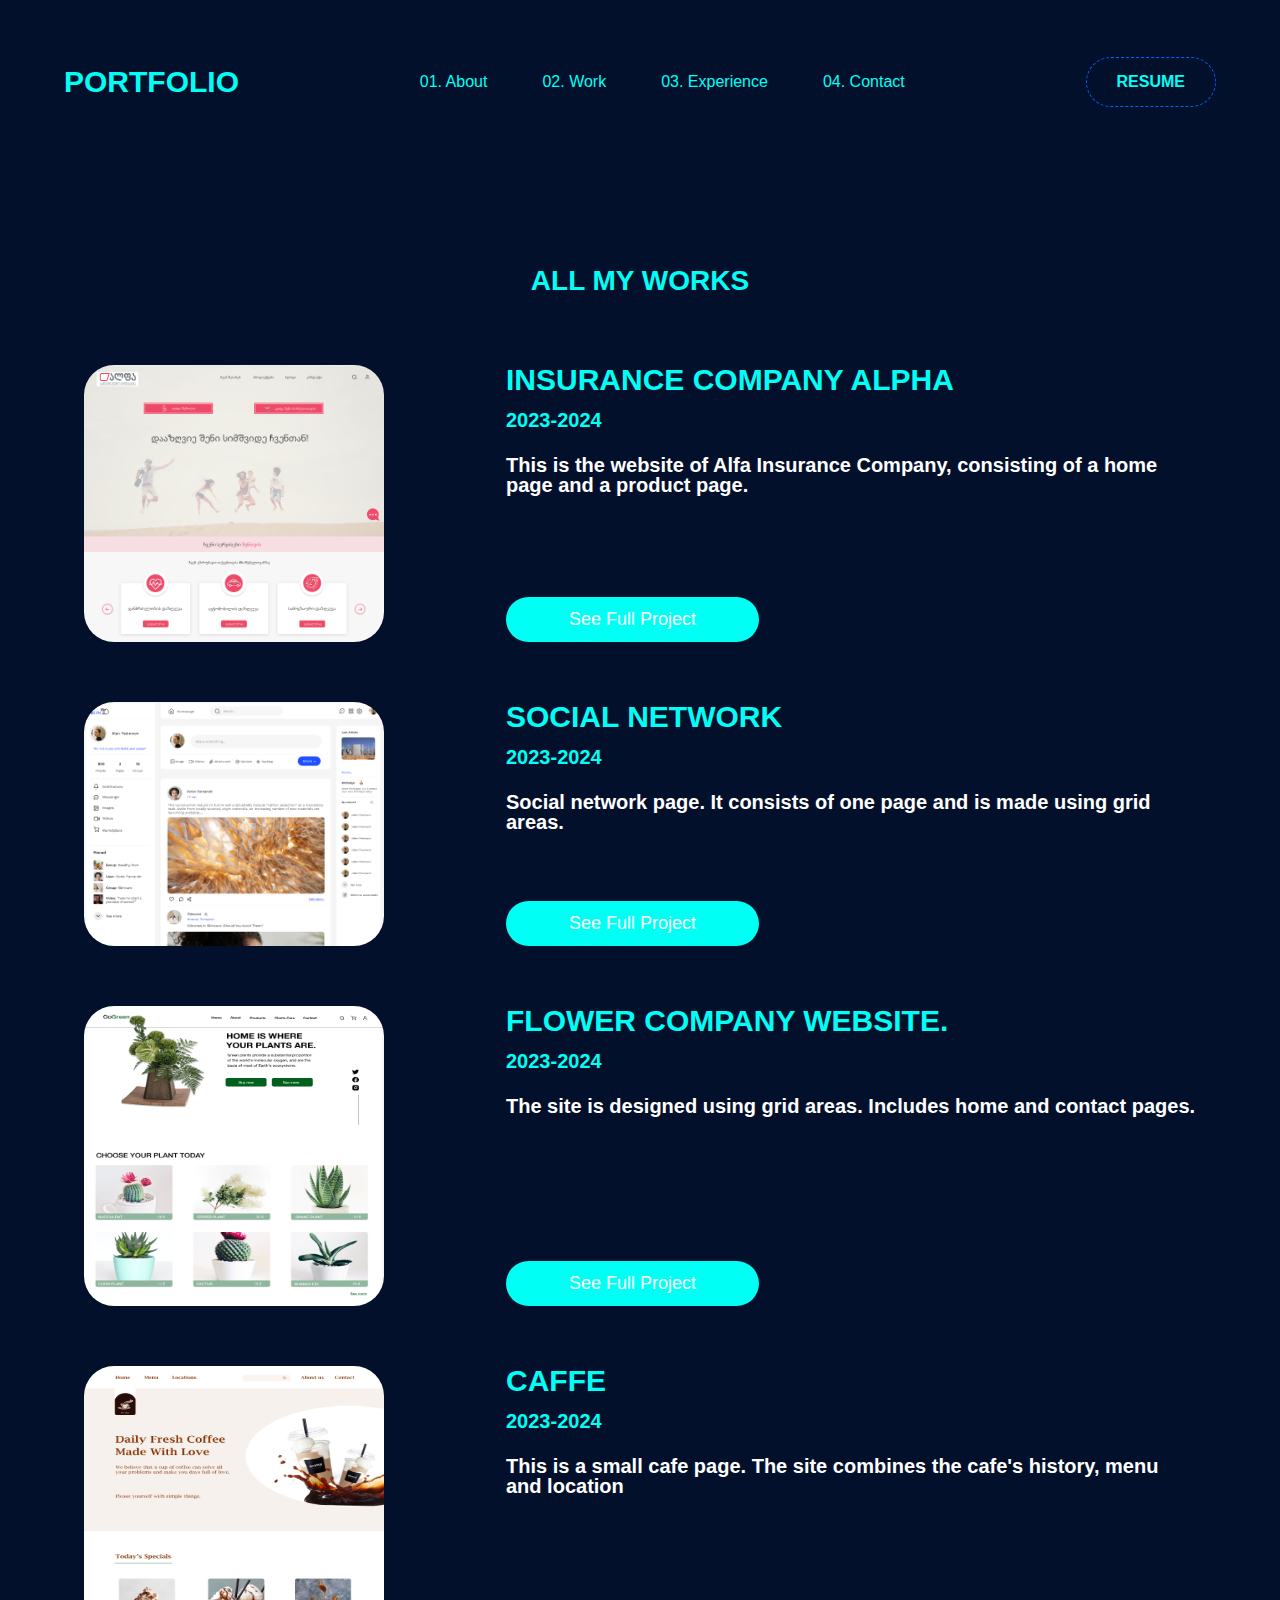
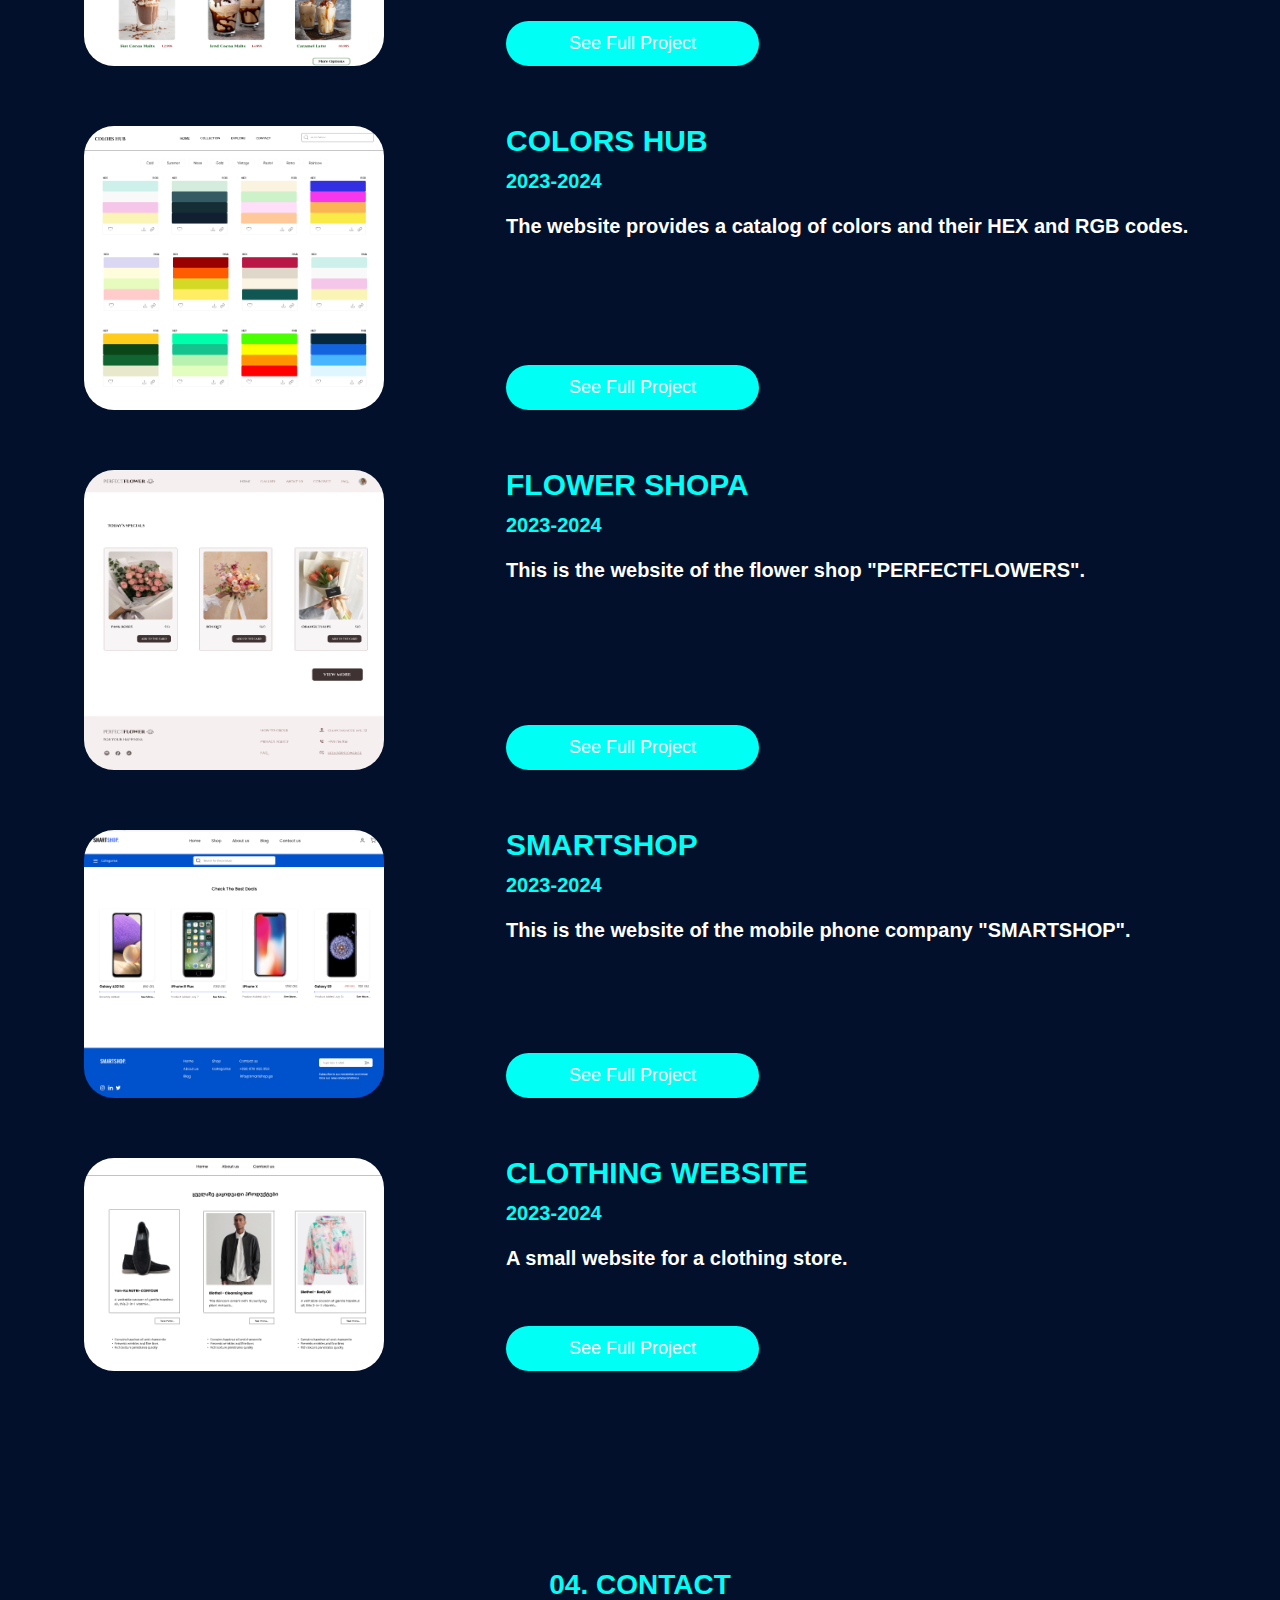
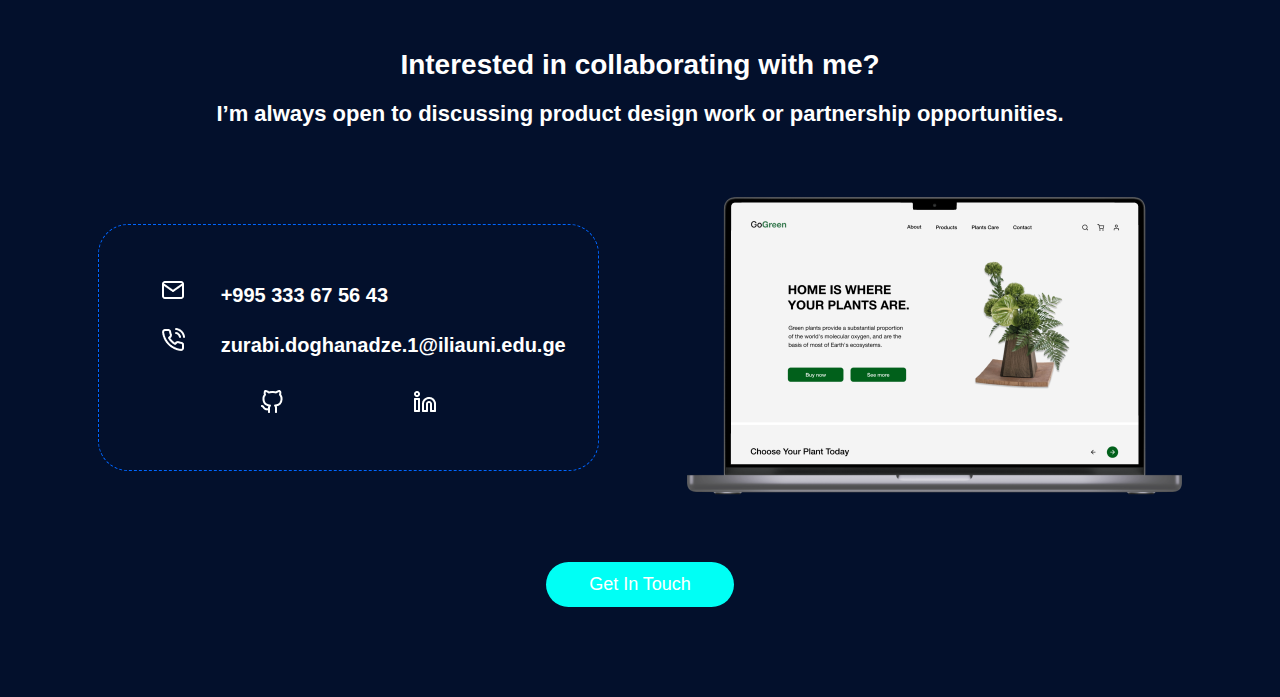
==== commit 12eb96fb: "I added a modal" ====
--- a/assets/pages/projects.html
+++ b/assets/pages/projects.html
@@ -33,7 +33,9 @@
                 </ul>
             </nav>
             <div class="resume-conteiner">
-                <a href="assets/files/cv-ზურა დოღანაძე.pdf" download>resume</a>
+                <a href="assets/files/cv-ზურა დოღანაძე.pdf" download>
+                    <button>resume</button> 
+                </a>
             </div>
             <div class="hamburger">
                 <span class="line"></span>
@@ -203,23 +205,49 @@
                     <a href="https://github.com/zura-doganadze" target="_blank">
                         <img src="../img/footer img/github.png" alt="github icon">
                     </a>
-                    <a href="https://www.facebook.com/zura.doganadze.7/" target="_blank">
-                        <img src="../img/footer img/facebook.png" alt="facebook icon">
-                    </a>
                     <a href="#">
                         <img src="../img/footer img/linkedin.png" alt="linkdin icon">
                     </a>
-                    <a href="https://www.instagram.com" target="_blank">
-                        <img src="../img/footer img/instagram.png" alt="instagram icon">
-                    </a>
                 </div>
             </div>
             <div class="macbook-wrapper">
                 <img class="macbook-img" src="../img/footer img/MacBook Pro 16.png" alt="macbook-pro img">
             </div>
         </div>
-        <div class="section-button-wrapper">
-            <button class="section-main-button">get in touch</button>
+        <div>
+            <div class="section-button-wrapper">
+                <button class="section-main-button" id="myBtn">get in touch</button>      
+            </div>
+            <div class="modal" id="myModal">
+                <div class="modal-content">
+                    <span class="close">&times;</span>
+                    <h6>send me an email</h6>
+                    <div>
+                        <a href="https://github.com/zura-doganadze" target="_blank">
+                            <img src="../img/modal img/github.png" alt="github img">
+                        </a>
+                        <a href="https://github.com/zura-doganadze" target="_blank">github</a>
+                    </div>
+                    <div>
+                        <a href="https://www.linkedin.com/feed/" target="_blank">
+                            <img src="../img/modal img/linkedin.png" alt="linkdin img">
+                        </a>
+                        <a href="https://www.linkedin.com/feed/" target="_blank">linkedin</a>
+                    </div>
+                    <div>
+                        <a href="mailto:zuradoghanadze@gmail.com" target="_blank">
+                            <img src="../img/modal img/mail.png" alt="amil img">
+                        </a>
+                        <a href="mailto:zuradoghanadze@gmail.com" target="_blank">mail</a>
+                    </div>
+                    <div>
+                        <a href="href=tel:+995 598116484" target="_blank">
+                            <img src="../img/modal img/phone-call.png" alt="phone img">
+                        </a>
+                        <a href="tel:+995 598116484" target="_blank">phone</a>
+                    </div>
+                </div>
+            </div>
         </div>
     </footer>
     <script src="../js/app.js">
--- a/assets/css/style.css
+++ b/assets/css/style.css
@@ -11,7 +11,9 @@
     src: url(../fonts/Nunito-ExtraBold800.ttf);
 }
 :root {
+    --body-background-color: #03102C;
     --header-text-color: #00FFF5;
+    --product-descriprion-color: #FFFFFF;
     --section-text-color:#00FFF5;
     --third-section-color:#FFFFFF;
     --scrolltop-color: #FFFFFF;
@@ -72,7 +74,7 @@
     transform: scale(1.1);
 }
 body {
-    background: #03102C;
+    background: var(--body-background-color);
 }
 .header-wrapper {
     display: flex;
@@ -108,9 +110,10 @@
     text-shadow: 2px 0px 20px #00fff5;
     transform: scale(1.1);
 }
-.resume-conteiner a {
+.resume-conteiner a button {
     font-family: 'Nunito-ExtraBold800', sans-serif;
     color: var(--header-text-color);
+    background: var(--body-background-color);
     font-weight: 700;
     font-size: 16px;
     text-transform: uppercase;
@@ -119,7 +122,7 @@
     border-radius: 30px;
     padding: 15px 30px;
 }
-.resume-conteiner a:hover {
+.resume-conteiner a button:hover {
     text-shadow: 2px 0px 20px #00fff5;
     transform: scale(1.1);
 }
@@ -145,21 +148,26 @@
     display: flex;
 }
 .profile-img-conteiner {
+    margin-top: 20px;
     border: 1px dashed #0066FF;
     border-radius: 30px;
-    max-height: 450px;
+    max-height: 305px;
+    max-width: 265px;
 }
 .profile-img-conteiner img {
-    border-radius: 30px;
+    border-radius: 55px;
     padding: 30px;
     transition: 0.5s;
     transition-timing-function: ease-out;
+    max-width: 100%;
+    max-height: 100%;
+
 }
 .profile-img-conteiner img:hover {
-    transform: scale(1.1);
+    transform: scale(1.2);
 }
 .about-me-text-conteiner {
-    padding: 126px 104px 0px 84px;
+    padding: 100px 104px 0px 84px;
     position: relative;
 }
 .about-me-text-conteiner span {
@@ -167,6 +175,8 @@
     color: var(--section-text-color);
     font-weight: 500;
     font-size: 24px;
+    display: inline-block;
+    padding-bottom: 50px;
     text-transform: capitalize;
 }
 .about-me-text-conteiner p {
@@ -174,8 +184,11 @@
     color: var(--section-text-color);
     font-weight: 400;
     font-size: 20px;
-    padding: 50px 0px;
+    padding: 3px 0;
     text-transform: initial;
+}
+.about-me-text-conteiner button {
+    margin-top: 50px;
 }
 .icon-contener {
     display: flex;
@@ -492,7 +505,7 @@
 }
 .projects-conteiner p {
     font-family: 'Nunito-ExtraBold800', sans-serif;
-    color: var(--section-text-color);
+    color: var(--product-descriprion-color);
     font-weight: 800;
     font-size: 20px;
 }
@@ -507,6 +520,63 @@
 }
 .project-details-conteiner:last-child a {
     display: inline-block;
+}
+/* modal */
+.modal {
+    display: none; 
+    position: fixed; 
+    z-index: 1; 
+    padding-top: 15%;  
+    left: 0;
+    top: 0;
+    width: 100%;  
+    height: 100%; 
+    overflow: auto;
+}
+.modal-content {
+background: #490cf0;
+margin: auto;
+padding: 20px 20px 50px 20px;
+border: 1px solid #888;
+border-radius: 9px;
+width: 50%;
+}
+.close {
+color: #aaaaaa;
+float: right;
+font-size: 38px;
+font-weight: bold;
+}
+.close:hover,
+.close:focus {
+color: #000;
+text-decoration: none;
+cursor: pointer;
+}
+.modal-content h6 {
+    display: flex;
+    justify-content: center;
+    font-family: 'Nunito-ExtraBold800', sans-serif;
+    color: var(--third-section-color);
+    font-weight: 800;
+    font-size: 18px;
+    text-transform: uppercase;
+    margin: 30px 0;
+}
+.modal-content div {
+    display: flex;
+    align-items: center;
+    margin-left: 40%;
+    margin-top: 15px;
+}
+.modal-content div a {
+    margin-right: 15px;
+    font-family: 'Nunito-Medium500', sans-serif;
+    color: var(--third-section-color);
+    font-weight: 600;
+    font-size: 18px;
+    text-transform: uppercase;
+
 }
 @media (max-width: 1040px) {
 
@@ -522,6 +592,17 @@
         display: flex;
         justify-content: center;
         align-items: center;
+        position: fixed;
+        right: -100%;
+        top: 120px;
+    }
+    .resume-conteiner a button{
+        background: #FFFFFF;
+    }
+    .resume-conteiner.resume-active {
+        right: 0;
+        left: 0%;
+        bottom: 23%;
     }
     .hamburger {
       display: inline-block;
@@ -536,12 +617,12 @@
       transform: translateY(-8px) rotate(-45deg);
     }
     .header-nav-li-conteiner {
+        background: #FFFFFF;
       position: fixed;
       right: -100%;
       top: 120px;
-      background-color:#FFFFFF;
-      width: 200px;
-      border-radius: 8px 0px 0px 8px;
+      width: 100%;
+      height: 250px;
       text-align: center;
       transition: 0.3s;
       padding: 50px 0px 40px 0px;
@@ -555,7 +636,12 @@
     }
     /* about me */
     .profile-img-conteiner {
-        max-width: 390px;   
+        max-width: 265px;  
+        max-height: 306px; 
+    }
+    .profile-img-conteiner img {
+        width: 100%;
+        height: 100%;
     }
     .about-me-section-wrapper {
         display: flex;
@@ -567,7 +653,7 @@
         display: none;
     }
     .about-me-text-conteiner {
-        padding: 100px 104px 0px 84px;
+        padding: 90px 104px 0px 84px;
     }
     .icon-contener {
         display: flex;
@@ -667,21 +753,15 @@
     .header-portfolio-conteiner ul a {
         font-size: 24px;
     }
-    .resume-conteiner a {
+    .resume-conteiner a button {
         font-size: 14px;
     }
     /* about me */
     .profile-img-conteiner {
-        max-width: 300px;   
-    }
-    .profile-img-conteiner img {
-        max-width: 300px;  
+        max-width: 260px;   
     }
     .about-me-text-conteiner {
         padding: 80px 54px 0px 44px;
-    }
-    .about-me-text-conteiner p {
-        padding: 30px 0;
     }
     /* work */
     .work-section-img-wrapper {
@@ -792,7 +872,13 @@
         border-radius: 25px;
         padding: 12px 30px;
     }
-
+    /* modal */
+    .modal-content {
+        width: 70%;
+    }
+    .modal-content div {
+        margin-left: 30%;
+    }
 }
 @media (max-width: 550px) {
 
@@ -813,7 +899,7 @@
     }
     .header-nav-li-conteiner {
         padding: 40px 0px 30px 0px;
-        width: 180px;
+        width: 100%;
     }
     .about-me-text-conteiner span {
         font-size: 18px;
@@ -834,9 +920,6 @@
     }
     .about-me-text-conteiner {
         padding: 40px 30px 0px 30px;
-    }
-    .about-me-text-conteiner p {
-        padding: 30px 0;
     }
     /* work */
     .work-section-img-wrapper {
@@ -883,7 +966,7 @@
         font-size: 14px;
     }
     .footer-main-conteiner {
-        padding: 23px 12px 20px 0px;
+        padding: 23px 12px 20px 20px;
     }
     .footer-contact-wrapper *:nth-child(2) {
         font-size: 13px;
@@ -914,4 +997,8 @@
         border-radius: 25px;
         padding: 12px 30px;
     }
+    /* modal */
+    .modal-content div {
+        margin-left: 10%;
+    }
 }